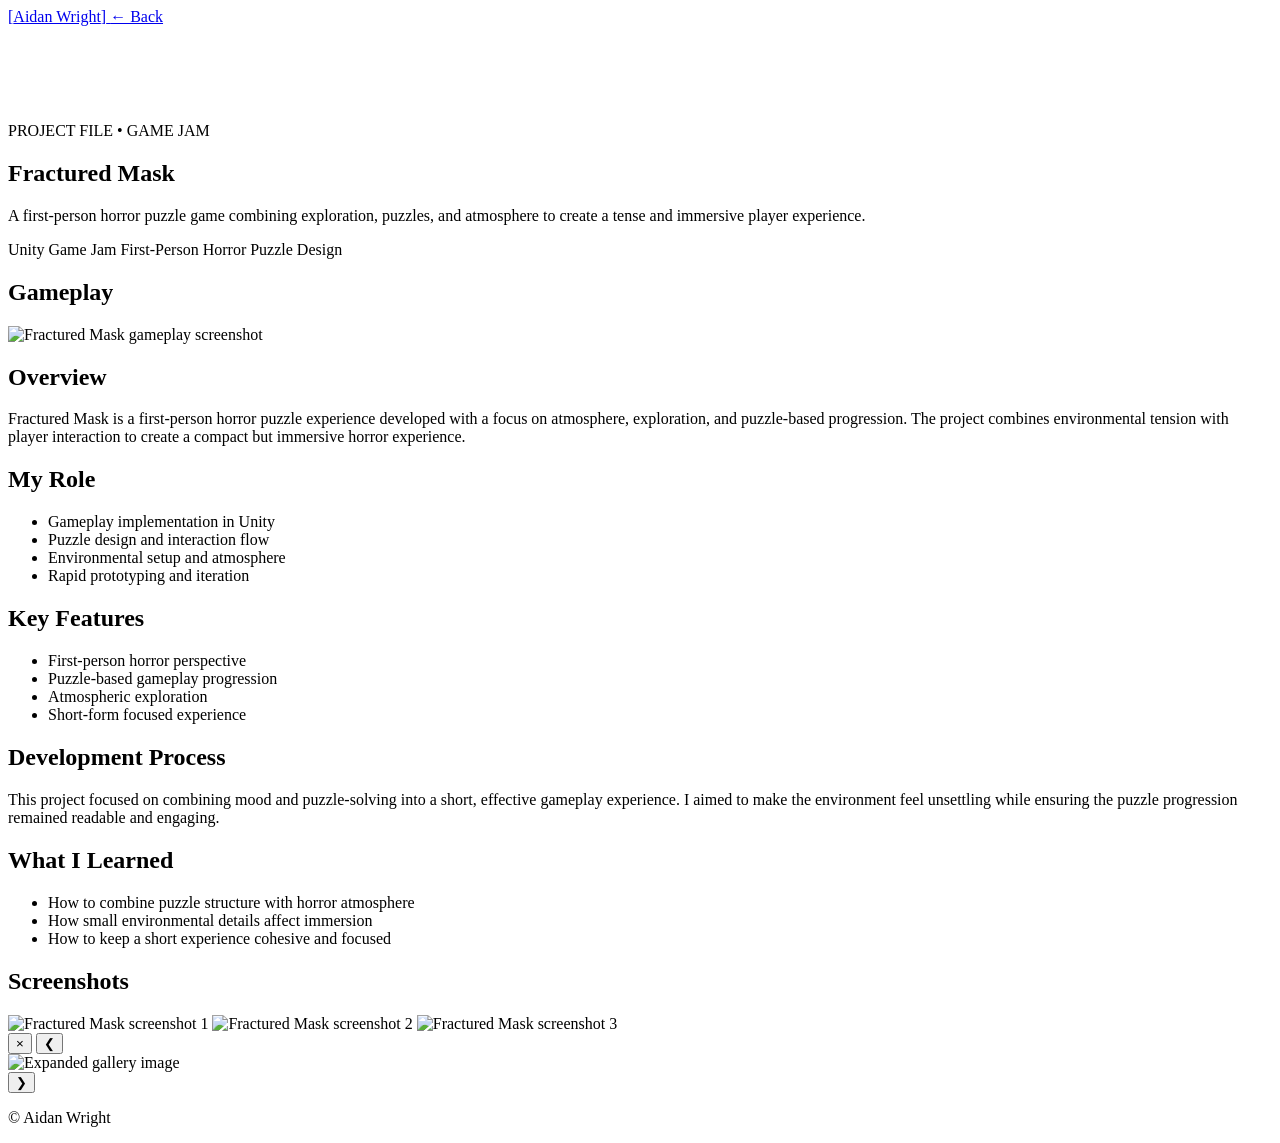
==== FracturedMask.html @ a5ffd985 "Add files via upload" ====
<!DOCTYPE html>
<html lang="en">
<head>
  <meta charset="UTF-8" />
  <meta name="viewport" content="width=device-width, initial-scale=1.0" />
  <title>Fractured Mask | Aidan Wright</title>
  <link rel="stylesheet" href="css/styles.css" />
</head>
<body>

  <div class="bg-grid"></div>
  <div class="bg-glow bg-glow-1"></div>
  <div class="bg-glow bg-glow-2"></div>

  <header class="site-header">
    <div class="container nav">
      <a class="logo" href="index.html">
        <span class="logo-bracket">[</span>Aidan Wright<span class="logo-bracket">]</span>
      </a>
      <a class="btn btn-secondary" href="index.html#projects">← Back</a>
    </div>
  </header>

  <main class="container" style="padding-top: 6rem;">
    <section class="reveal visible">
      <div class="eyebrow">PROJECT FILE • GAME JAM</div>
      <h1>Fractured Mask</h1>

      <p>
        A first-person horror puzzle game combining exploration, puzzles, and atmosphere
        to create a tense and immersive player experience.
      </p>

      <div class="label-row">
        <span class="tag">Unity</span>
        <span class="tag">Game Jam</span>
        <span class="tag">First-Person Horror</span>
        <span class="tag">Puzzle Design</span>
      </div>
    </section>

    <section class="reveal">
      <h2>Gameplay</h2>
      <div class="media-container">
        <div class="highlight-image">
          <img src="images/Screenshot 2026-04-20 111615.png" alt="Fractured Mask gameplay screenshot">
        </div>
      </div>
    </section>

    <section class="reveal">
      <h2>Overview</h2>
      <p>
        Fractured Mask is a first-person horror puzzle experience developed with a focus on
        atmosphere, exploration, and puzzle-based progression. The project combines environmental
        tension with player interaction to create a compact but immersive horror experience.
      </p>
    </section>

    <section class="reveal">
      <h2>My Role</h2>
      <ul>
        <li>Gameplay implementation in Unity</li>
        <li>Puzzle design and interaction flow</li>
        <li>Environmental setup and atmosphere</li>
        <li>Rapid prototyping and iteration</li>
      </ul>
    </section>

    <section class="reveal">
      <h2>Key Features</h2>
      <ul>
        <li>First-person horror perspective</li>
        <li>Puzzle-based gameplay progression</li>
        <li>Atmospheric exploration</li>
        <li>Short-form focused experience</li>
      </ul>
    </section>

    <section class="reveal">
      <h2>Development Process</h2>
      <p>
        This project focused on combining mood and puzzle-solving into a short,
        effective gameplay experience. I aimed to make the environment feel unsettling
        while ensuring the puzzle progression remained readable and engaging.
      </p>
    </section>

    <section class="reveal">
      <h2>What I Learned</h2>
      <ul>
        <li>How to combine puzzle structure with horror atmosphere</li>
        <li>How small environmental details affect immersion</li>
        <li>How to keep a short experience cohesive and focused</li>
      </ul>
    </section>

    <section class="reveal">
      <h2>Screenshots</h2>
      <div class="media-container">
        <div class="project-gallery">
          <img src="images/Screenshot 2026-04-20 111615.png" alt="Fractured Mask screenshot 1" class="gallery-img">
          <img src="images/Screenshot 2026-04-20 111633.png" alt="Fractured Mask screenshot 2" class="gallery-img">
          <img src="images/Screenshot 2026-04-20 111651.png" alt="Fractured Mask screenshot 3" class="gallery-img">
        
        </div>
      </div>
    </section>

    
  </main>

  <div id="lightbox" class="lightbox">
    <button class="lightbox-close" id="lightboxClose" aria-label="Close gallery">&times;</button>
    <button class="lightbox-arrow lightbox-prev" id="prev" aria-label="Previous image">&#10094;</button>
    <div class="lightbox-stage">
      <img class="lightbox-content" id="lightbox-img" alt="Expanded gallery image">
    </div>
    <button class="lightbox-arrow lightbox-next" id="next" aria-label="Next image">&#10095;</button>
  </div>

  <footer class="footer">
    <p>© Aidan Wright</p>
  </footer>

  <script src="js/script.js"></script>
</body>
</html>
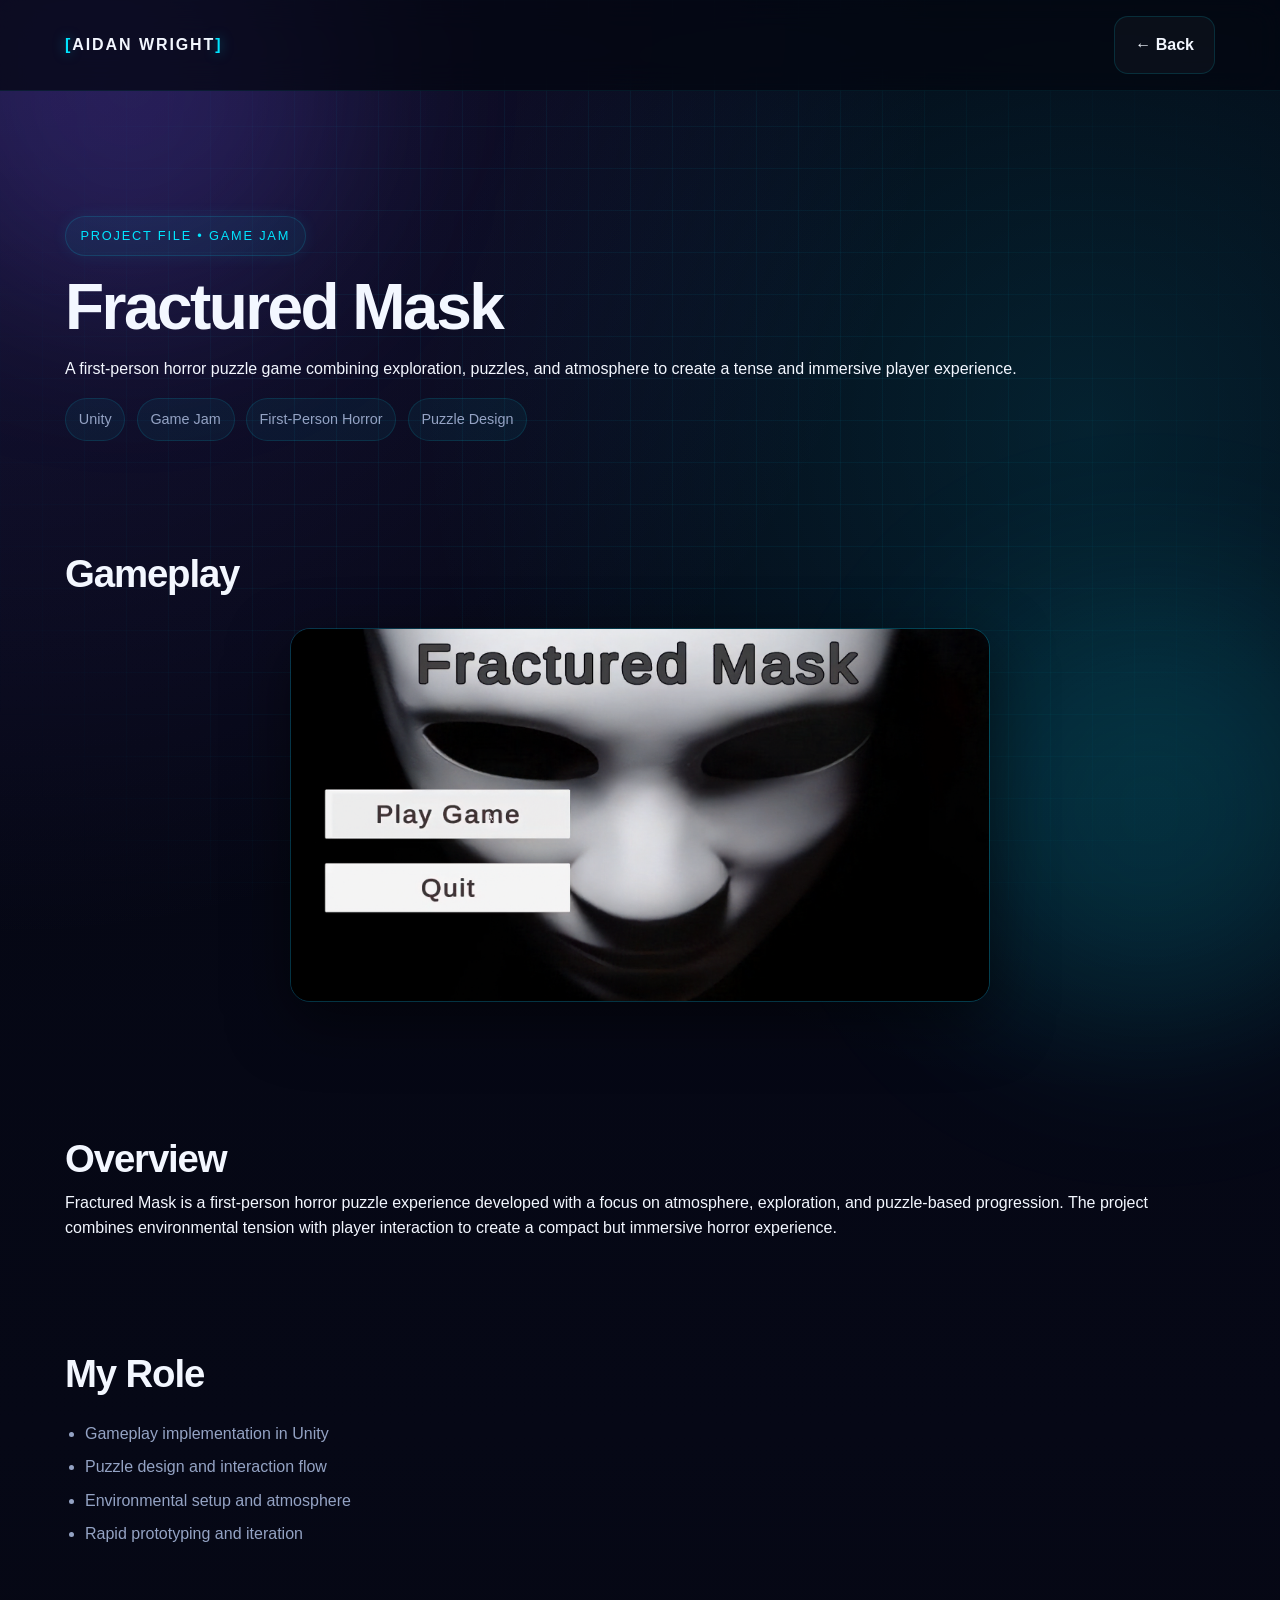
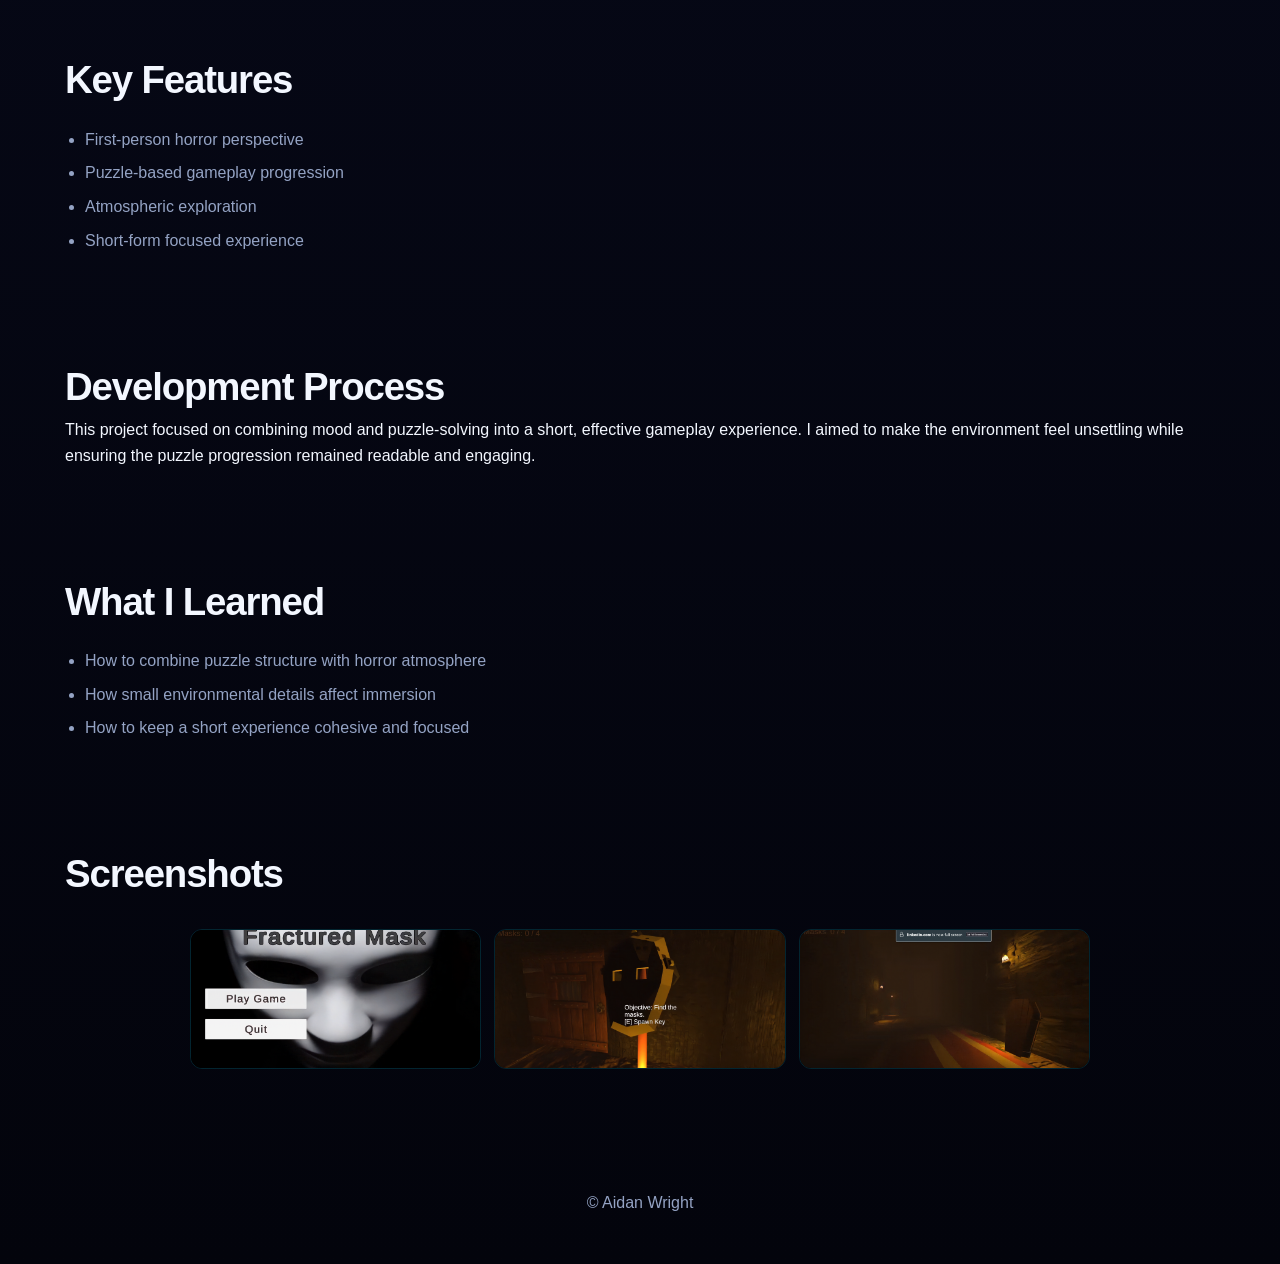
==== commit d2e7fe8b: "." ====
--- a/FracturedMask.html
+++ b/FracturedMask.html
@@ -1,128 +1,128 @@
-<!DOCTYPE html>
-<html lang="en">
-<head>
-  <meta charset="UTF-8" />
-  <meta name="viewport" content="width=device-width, initial-scale=1.0" />
-  <title>Fractured Mask | Aidan Wright</title>
-  <link rel="stylesheet" href="css/styles.css" />
-</head>
-<body>
-
-  <div class="bg-grid"></div>
-  <div class="bg-glow bg-glow-1"></div>
-  <div class="bg-glow bg-glow-2"></div>
-
-  <header class="site-header">
-    <div class="container nav">
-      <a class="logo" href="index.html">
-        <span class="logo-bracket">[</span>Aidan Wright<span class="logo-bracket">]</span>
-      </a>
-      <a class="btn btn-secondary" href="index.html#projects">← Back</a>
-    </div>
-  </header>
-
-  <main class="container" style="padding-top: 6rem;">
-    <section class="reveal visible">
-      <div class="eyebrow">PROJECT FILE • GAME JAM</div>
-      <h1>Fractured Mask</h1>
-
-      <p>
-        A first-person horror puzzle game combining exploration, puzzles, and atmosphere
-        to create a tense and immersive player experience.
-      </p>
-
-      <div class="label-row">
-        <span class="tag">Unity</span>
-        <span class="tag">Game Jam</span>
-        <span class="tag">First-Person Horror</span>
-        <span class="tag">Puzzle Design</span>
-      </div>
-    </section>
-
-    <section class="reveal">
-      <h2>Gameplay</h2>
-      <div class="media-container">
-        <div class="highlight-image">
-          <img src="images/Screenshot 2026-04-20 111615.png" alt="Fractured Mask gameplay screenshot">
-        </div>
-      </div>
-    </section>
-
-    <section class="reveal">
-      <h2>Overview</h2>
-      <p>
-        Fractured Mask is a first-person horror puzzle experience developed with a focus on
-        atmosphere, exploration, and puzzle-based progression. The project combines environmental
-        tension with player interaction to create a compact but immersive horror experience.
-      </p>
-    </section>
-
-    <section class="reveal">
-      <h2>My Role</h2>
-      <ul>
-        <li>Gameplay implementation in Unity</li>
-        <li>Puzzle design and interaction flow</li>
-        <li>Environmental setup and atmosphere</li>
-        <li>Rapid prototyping and iteration</li>
-      </ul>
-    </section>
-
-    <section class="reveal">
-      <h2>Key Features</h2>
-      <ul>
-        <li>First-person horror perspective</li>
-        <li>Puzzle-based gameplay progression</li>
-        <li>Atmospheric exploration</li>
-        <li>Short-form focused experience</li>
-      </ul>
-    </section>
-
-    <section class="reveal">
-      <h2>Development Process</h2>
-      <p>
-        This project focused on combining mood and puzzle-solving into a short,
-        effective gameplay experience. I aimed to make the environment feel unsettling
-        while ensuring the puzzle progression remained readable and engaging.
-      </p>
-    </section>
-
-    <section class="reveal">
-      <h2>What I Learned</h2>
-      <ul>
-        <li>How to combine puzzle structure with horror atmosphere</li>
-        <li>How small environmental details affect immersion</li>
-        <li>How to keep a short experience cohesive and focused</li>
-      </ul>
-    </section>
-
-    <section class="reveal">
-      <h2>Screenshots</h2>
-      <div class="media-container">
-        <div class="project-gallery">
-          <img src="images/Screenshot 2026-04-20 111615.png" alt="Fractured Mask screenshot 1" class="gallery-img">
-          <img src="images/Screenshot 2026-04-20 111633.png" alt="Fractured Mask screenshot 2" class="gallery-img">
-          <img src="images/Screenshot 2026-04-20 111651.png" alt="Fractured Mask screenshot 3" class="gallery-img">
-        
-        </div>
-      </div>
-    </section>
-
-    
-  </main>
-
-  <div id="lightbox" class="lightbox">
-    <button class="lightbox-close" id="lightboxClose" aria-label="Close gallery">&times;</button>
-    <button class="lightbox-arrow lightbox-prev" id="prev" aria-label="Previous image">&#10094;</button>
-    <div class="lightbox-stage">
-      <img class="lightbox-content" id="lightbox-img" alt="Expanded gallery image">
-    </div>
-    <button class="lightbox-arrow lightbox-next" id="next" aria-label="Next image">&#10095;</button>
-  </div>
-
-  <footer class="footer">
-    <p>© Aidan Wright</p>
-  </footer>
-
-  <script src="js/script.js"></script>
-</body>
+<!DOCTYPE html>
+<html lang="en">
+<head>
+  <meta charset="UTF-8" />
+  <meta name="viewport" content="width=device-width, initial-scale=1.0" />
+  <title>Fractured Mask | Aidan Wright</title>
+  <link rel="stylesheet" href="css/styles.css" />
+</head>
+<body>
+
+  <div class="bg-grid"></div>
+  <div class="bg-glow bg-glow-1"></div>
+  <div class="bg-glow bg-glow-2"></div>
+
+  <header class="site-header">
+    <div class="container nav">
+      <a class="logo" href="index.html">
+        <span class="logo-bracket">[</span>Aidan Wright<span class="logo-bracket">]</span>
+      </a>
+      <a class="btn btn-secondary" href="index.html#projects">← Back</a>
+    </div>
+  </header>
+
+  <main class="container" style="padding-top: 6rem;">
+    <section class="reveal visible">
+      <div class="eyebrow">PROJECT FILE • GAME JAM</div>
+      <h1>Fractured Mask</h1>
+
+      <p>
+        A first-person horror puzzle game combining exploration, puzzles, and atmosphere
+        to create a tense and immersive player experience.
+      </p>
+
+      <div class="label-row">
+        <span class="tag">Unity</span>
+        <span class="tag">Game Jam</span>
+        <span class="tag">First-Person Horror</span>
+        <span class="tag">Puzzle Design</span>
+      </div>
+    </section>
+
+    <section class="reveal">
+      <h2>Gameplay</h2>
+      <div class="media-container">
+        <div class="highlight-image">
+          <img src="images/Screenshot 2026-04-20 111615.png" alt="Fractured Mask gameplay screenshot">
+        </div>
+      </div>
+    </section>
+
+    <section class="reveal">
+      <h2>Overview</h2>
+      <p>
+        Fractured Mask is a first-person horror puzzle experience developed with a focus on
+        atmosphere, exploration, and puzzle-based progression. The project combines environmental
+        tension with player interaction to create a compact but immersive horror experience.
+      </p>
+    </section>
+
+    <section class="reveal">
+      <h2>My Role</h2>
+      <ul>
+        <li>Gameplay implementation in Unity</li>
+        <li>Puzzle design and interaction flow</li>
+        <li>Environmental setup and atmosphere</li>
+        <li>Rapid prototyping and iteration</li>
+      </ul>
+    </section>
+
+    <section class="reveal">
+      <h2>Key Features</h2>
+      <ul>
+        <li>First-person horror perspective</li>
+        <li>Puzzle-based gameplay progression</li>
+        <li>Atmospheric exploration</li>
+        <li>Short-form focused experience</li>
+      </ul>
+    </section>
+
+    <section class="reveal">
+      <h2>Development Process</h2>
+      <p>
+        This project focused on combining mood and puzzle-solving into a short,
+        effective gameplay experience. I aimed to make the environment feel unsettling
+        while ensuring the puzzle progression remained readable and engaging.
+      </p>
+    </section>
+
+    <section class="reveal">
+      <h2>What I Learned</h2>
+      <ul>
+        <li>How to combine puzzle structure with horror atmosphere</li>
+        <li>How small environmental details affect immersion</li>
+        <li>How to keep a short experience cohesive and focused</li>
+      </ul>
+    </section>
+
+    <section class="reveal">
+      <h2>Screenshots</h2>
+      <div class="media-container">
+        <div class="project-gallery">
+          <img src="images/Screenshot 2026-04-20 111615.png" alt="Fractured Mask screenshot 1" class="gallery-img">
+          <img src="images/Screenshot 2026-04-20 111633.png" alt="Fractured Mask screenshot 2" class="gallery-img">
+          <img src="images/Screenshot 2026-04-20 111651.png" alt="Fractured Mask screenshot 3" class="gallery-img">
+        
+        </div>
+      </div>
+    </section>
+
+    
+  </main>
+
+  <div id="lightbox" class="lightbox">
+    <button class="lightbox-close" id="lightboxClose" aria-label="Close gallery">&times;</button>
+    <button class="lightbox-arrow lightbox-prev" id="prev" aria-label="Previous image">&#10094;</button>
+    <div class="lightbox-stage">
+      <img class="lightbox-content" id="lightbox-img" alt="Expanded gallery image">
+    </div>
+    <button class="lightbox-arrow lightbox-next" id="next" aria-label="Next image">&#10095;</button>
+  </div>
+
+  <footer class="footer">
+    <p>© Aidan Wright</p>
+  </footer>
+
+  <script src="js/script.js"></script>
+</body>
 </html>
--- a/css/styles.css
+++ b/css/styles.css
@@ -0,0 +1,974 @@
+:root {
+  --bg: #060816;
+  --bg-2: #0a1020;
+  --panel: rgba(10, 16, 32, 0.75);
+  --panel-strong: rgba(14, 20, 40, 0.92);
+  --text: #f3f7ff;
+  --muted: #94a3c4;
+  --accent: #7a5cff;
+  --accent-2: #00e5ff;
+  --accent-3: #1e90ff;
+  --border: rgba(0, 229, 255, 0.14);
+  --border-strong: rgba(122, 92, 255, 0.28);
+  --shadow: 0 20px 50px rgba(0, 0, 0, 0.45);
+  --glow: 0 0 20px rgba(0, 229, 255, 0.18);
+  --radius: 20px;
+  --max-width: 1150px;
+}
+
+* {
+  box-sizing: border-box;
+  margin: 0;
+  padding: 0;
+}
+
+html {
+  scroll-behavior: smooth;
+}
+
+body {
+  font-family: Inter, Arial, Helvetica, sans-serif;
+  background:
+    radial-gradient(circle at top left, rgba(122, 92, 255, 0.18), transparent 30%),
+    radial-gradient(circle at 85% 15%, rgba(0, 229, 255, 0.12), transparent 25%),
+    linear-gradient(180deg, #040612 0%, #060816 50%, #03040c 100%);
+  color: var(--text);
+  min-height: 100vh;
+  line-height: 1.6;
+  overflow-x: hidden;
+  position: relative;
+}
+
+.bg-grid {
+  position: fixed;
+  inset: 0;
+  pointer-events: none;
+  z-index: 0;
+  background-image:
+    linear-gradient(rgba(0, 229, 255, 0.05) 1px, transparent 1px),
+    linear-gradient(90deg, rgba(0, 229, 255, 0.05) 1px, transparent 1px);
+  background-size: 42px 42px;
+  mask-image: radial-gradient(circle at center, black 45%, transparent 90%);
+}
+
+.bg-glow {
+  position: fixed;
+  width: 420px;
+  height: 420px;
+  border-radius: 50%;
+  filter: blur(90px);
+  pointer-events: none;
+  z-index: 0;
+}
+
+.bg-glow-1 {
+  top: -120px;
+  left: -80px;
+  background: rgba(122, 92, 255, 0.18);
+}
+
+.bg-glow-2 {
+  bottom: -120px;
+  right: -80px;
+  background: rgba(0, 229, 255, 0.14);
+}
+
+a {
+  color: inherit;
+  text-decoration: none;
+}
+
+img {
+  max-width: 100%;
+  display: block;
+}
+
+.container {
+  width: min(calc(100% - 2rem), var(--max-width));
+  margin: 0 auto;
+  position: relative;
+  z-index: 1;
+}
+
+.site-header {
+  position: sticky;
+  top: 0;
+  z-index: 50;
+  backdrop-filter: blur(16px);
+  background: rgba(3, 6, 16, 0.72);
+  border-bottom: 1px solid rgba(0, 229, 255, 0.08);
+}
+
+.nav {
+  display: flex;
+  align-items: center;
+  justify-content: space-between;
+  padding: 1rem 0;
+}
+
+.logo {
+  font-size: 1rem;
+  font-weight: 800;
+  letter-spacing: 0.12em;
+  text-transform: uppercase;
+  color: var(--text);
+}
+
+.logo-bracket {
+  color: var(--accent-2);
+  text-shadow: 0 0 12px rgba(0, 229, 255, 0.5);
+}
+
+.nav-links {
+  display: flex;
+  gap: 1rem;
+  list-style: none;
+  align-items: center;
+}
+
+.nav-links a {
+  padding: 0.6rem 0.95rem;
+  border-radius: 999px;
+  color: var(--muted);
+  border: 1px solid transparent;
+  transition: 0.25s ease;
+  font-size: 0.95rem;
+}
+
+.nav-links a:hover,
+.nav-links a.active {
+  color: var(--text);
+  border-color: rgba(0, 229, 255, 0.18);
+  background: rgba(0, 229, 255, 0.06);
+  box-shadow: var(--glow);
+}
+
+.menu-btn {
+  display: none;
+  background: rgba(255, 255, 255, 0.03);
+  border: 1px solid var(--border);
+  color: var(--text);
+  padding: 0.7rem 0.95rem;
+  border-radius: 12px;
+  cursor: pointer;
+}
+
+.hero {
+  padding: 7rem 0 4rem;
+}
+
+.hero-grid {
+  display: grid;
+  grid-template-columns: 1.15fr 0.85fr;
+  gap: 2rem;
+  align-items: center;
+}
+
+.eyebrow {
+  display: inline-flex;
+  align-items: center;
+  padding: 0.55rem 0.9rem;
+  border-radius: 999px;
+  background: rgba(0, 229, 255, 0.06);
+  border: 1px solid rgba(0, 229, 255, 0.14);
+  color: var(--accent-2);
+  font-size: 0.8rem;
+  letter-spacing: 0.14em;
+  text-transform: uppercase;
+  margin-bottom: 1.2rem;
+  box-shadow: 0 0 16px rgba(0, 229, 255, 0.08);
+}
+
+h1 {
+  font-size: clamp(2.8rem, 5vw, 5.2rem);
+  line-height: 1.02;
+  letter-spacing: -0.04em;
+  margin-bottom: 1rem;
+}
+
+h2 {
+  font-size: clamp(1.8rem, 3vw, 2.7rem);
+  letter-spacing: -0.03em;
+}
+
+h3 {
+  letter-spacing: -0.02em;
+}
+
+.accent {
+  background: linear-gradient(90deg, var(--accent-2), var(--accent), var(--accent-3));
+  -webkit-background-clip: text;
+  -webkit-text-fill-color: transparent;
+  background-clip: text;
+  color: transparent;
+}
+
+.hero p,
+.section-heading p,
+.skill-card p,
+.project-card p,
+.timeline-card p,
+.contact-card p,
+.about-copy p {
+  color: var(--muted);
+}
+
+.hero p {
+  max-width: 62ch;
+  font-size: 1.05rem;
+  margin-bottom: 1.6rem;
+}
+
+.cta-row {
+  display: flex;
+  flex-wrap: wrap;
+  gap: 1rem;
+  margin-bottom: 1.5rem;
+}
+
+.btn {
+  border: none;
+  cursor: pointer;
+  padding: 0.95rem 1.25rem;
+  border-radius: 14px;
+  font-weight: 700;
+  transition: transform 0.2s ease, box-shadow 0.2s ease, border-color 0.2s ease;
+  display: inline-flex;
+  align-items: center;
+  justify-content: center;
+}
+
+.btn:hover {
+  transform: translateY(-2px);
+}
+
+.btn-primary {
+  background: linear-gradient(135deg, var(--accent-2), var(--accent));
+  color: white;
+  box-shadow: 0 10px 35px rgba(0, 229, 255, 0.16);
+}
+
+.btn-secondary {
+  background: rgba(255, 255, 255, 0.03);
+  color: var(--text);
+  border: 1px solid rgba(0, 229, 255, 0.14);
+}
+
+.hero-stats {
+  display: flex;
+  flex-wrap: wrap;
+  gap: 0.9rem;
+  margin-top: 1.5rem;
+}
+
+.stat-chip {
+  padding: 0.9rem 1rem;
+  border-radius: 16px;
+  background: rgba(0, 229, 255, 0.04);
+  border: 1px solid rgba(0, 229, 255, 0.12);
+  min-width: 120px;
+  backdrop-filter: blur(12px);
+}
+
+.stat-chip strong {
+  display: block;
+  font-size: 1.12rem;
+  margin-bottom: 0.1rem;
+}
+
+.hero-card,
+.mini-panel,
+.project-card,
+.skill-card,
+.timeline-card,
+.contact-card {
+  background: linear-gradient(180deg, rgba(10, 16, 32, 0.82), rgba(6, 10, 22, 0.92));
+  border: 1px solid var(--border);
+  border-radius: var(--radius);
+  box-shadow: var(--shadow);
+  backdrop-filter: blur(14px);
+  position: relative;
+  overflow: hidden;
+}
+
+.hero-card::before,
+.mini-panel::before,
+.project-card::before,
+.skill-card::before,
+.timeline-card::before,
+.contact-card::before {
+  content: "";
+  position: absolute;
+  inset: 0;
+  background: linear-gradient(
+    135deg,
+    rgba(0, 229, 255, 0.06),
+    transparent 30%,
+    transparent 70%,
+    rgba(122, 92, 255, 0.05)
+  );
+  pointer-events: none;
+}
+
+.hero-card {
+  padding: 1.2rem;
+  border-color: var(--border-strong);
+}
+
+.screen {
+  border-radius: 18px;
+  overflow: hidden;
+  border: 1px solid rgba(0, 229, 255, 0.14);
+  background: #060916;
+}
+
+.screen-top {
+  display: flex;
+  gap: 0.45rem;
+  padding: 0.8rem 1rem;
+  background: rgba(0, 229, 255, 0.05);
+  border-bottom: 1px solid rgba(0, 229, 255, 0.08);
+}
+
+.screen-top span {
+  width: 10px;
+  height: 10px;
+  border-radius: 50%;
+  background: rgba(0, 229, 255, 0.35);
+}
+
+.screen-body {
+  padding: 1.2rem;
+  display: grid;
+  gap: 1rem;
+}
+
+.mini-panel {
+  padding: 1rem;
+}
+
+.mini-panel small {
+  display: block;
+  margin-bottom: 0.35rem;
+  font-size: 0.72rem;
+  text-transform: uppercase;
+  letter-spacing: 0.12em;
+  color: var(--accent-2);
+}
+
+.mini-panel strong {
+  font-size: 1.05rem;
+}
+
+.tech-panel {
+  border-left: 3px solid var(--accent-2);
+}
+
+section {
+  padding: 1.8rem 0 4.6rem;
+  position: relative;
+  z-index: 1;
+}
+
+.section-heading {
+  display: flex;
+  justify-content: space-between;
+  align-items: end;
+  gap: 1rem;
+  margin-bottom: 1.4rem;
+}
+
+.section-heading p {
+  max-width: 58ch;
+}
+
+.about-grid,
+.skills-grid,
+.projects-grid,
+.contact-grid {
+  display: grid;
+  gap: 1.2rem;
+}
+
+.about-grid,
+.contact-grid {
+  grid-template-columns: 1.05fr 0.95fr;
+}
+
+.panel-content {
+  padding: 1.4rem;
+}
+
+.about-copy p + p {
+  margin-top: 0.9rem;
+}
+
+.label-row {
+  display: flex;
+  flex-wrap: wrap;
+  gap: 0.7rem;
+  margin-top: 1rem;
+}
+
+.tag {
+  padding: 0.55rem 0.8rem;
+  border-radius: 999px;
+  background: rgba(0, 229, 255, 0.05);
+  border: 1px solid rgba(0, 229, 255, 0.12);
+  color: var(--muted);
+  font-size: 0.9rem;
+}
+
+.skills-grid,
+.projects-grid,
+.timeline {
+  display: grid;
+  gap: 1.2rem;
+}
+
+.skills-grid {
+  grid-template-columns: repeat(3, 1fr);
+}
+
+.skill-card,
+.timeline-card,
+.contact-card {
+  padding: 1.3rem;
+  transition: transform 0.25s ease, border-color 0.25s ease, box-shadow 0.25s ease;
+}
+
+.skill-card:hover,
+.project-card:hover,
+.timeline-card:hover,
+.contact-card:hover {
+  transform: translateY(-4px);
+  border-color: rgba(0, 229, 255, 0.26);
+  box-shadow: 0 20px 50px rgba(0, 0, 0, 0.45), 0 0 24px rgba(0, 229, 255, 0.08);
+}
+
+.projects-toolbar {
+  display: flex;
+  flex-wrap: wrap;
+  gap: 0.8rem;
+  margin-bottom: 1.2rem;
+}
+
+.filter-btn {
+  background: rgba(255, 255, 255, 0.03);
+  color: var(--muted);
+  border: 1px solid rgba(0, 229, 255, 0.12);
+  padding: 0.75rem 1rem;
+  border-radius: 999px;
+  cursor: pointer;
+  transition: 0.2s ease;
+  font-weight: 600;
+}
+
+.filter-btn:hover,
+.filter-btn.active {
+  color: var(--text);
+  border-color: rgba(0, 229, 255, 0.24);
+  background: rgba(0, 229, 255, 0.08);
+  box-shadow: var(--glow);
+}
+
+.projects-grid {
+  grid-template-columns: repeat(3, 1fr);
+}
+
+.project-card {
+  display: flex;
+  flex-direction: column;
+  min-height: 100%;
+}
+
+.project-visual {
+  aspect-ratio: 16 / 10;
+  position: relative;
+  overflow: hidden;
+  background:
+    linear-gradient(135deg, rgba(0, 229, 255, 0.14), rgba(122, 92, 255, 0.18)),
+    radial-gradient(circle at top left, rgba(255, 255, 255, 0.08), transparent 30%),
+    #070c18;
+  border-bottom: 1px solid rgba(0, 229, 255, 0.08);
+}
+
+.project-visual::before {
+  content: attr(data-label);
+  position: absolute;
+  left: 1rem;
+  bottom: 1rem;
+  padding: 0.45rem 0.75rem;
+  border-radius: 999px;
+  background: rgba(3, 6, 16, 0.8);
+  border: 1px solid rgba(0, 229, 255, 0.16);
+  color: var(--accent-2);
+  font-size: 0.76rem;
+  text-transform: uppercase;
+  letter-spacing: 0.1em;
+  z-index: 2;
+}
+
+.project-visual::after {
+  content: "";
+  position: absolute;
+  inset: 12% 10%;
+  border: 1px solid rgba(0, 229, 255, 0.1);
+  border-radius: 20px;
+  background:
+    linear-gradient(rgba(0, 229, 255, 0.05) 1px, transparent 1px),
+    linear-gradient(90deg, rgba(0, 229, 255, 0.05) 1px, transparent 1px);
+  background-size: 22px 22px;
+}
+
+.project-visual img {
+  width: 100%;
+  height: 100%;
+  object-fit: cover;
+  display: block;
+  transition: transform 0.4s ease;
+}
+
+.project-card:hover .project-visual img {
+  transform: scale(1.05);
+}
+
+.project-body {
+  padding: 1.25rem;
+  display: flex;
+  flex-direction: column;
+  gap: 0.9rem;
+  flex: 1;
+}
+
+.meta {
+  display: flex;
+  gap: 0.6rem;
+  flex-wrap: wrap;
+}
+
+.meta span {
+  font-size: 0.8rem;
+  color: var(--muted);
+  border: 1px solid rgba(0, 229, 255, 0.12);
+  padding: 0.4rem 0.7rem;
+  border-radius: 999px;
+  background: rgba(255, 255, 255, 0.02);
+}
+
+.project-links {
+  display: flex;
+  gap: 0.8rem;
+  flex-wrap: wrap;
+  margin-top: auto;
+}
+
+.text-link {
+  font-weight: 700;
+  color: var(--accent-2);
+}
+
+.timeline {
+  grid-template-columns: repeat(3, 1fr);
+}
+
+.timeline-card .year {
+  display: inline-block;
+  margin-bottom: 0.8rem;
+  padding: 0.35rem 0.65rem;
+  border-radius: 999px;
+  font-size: 0.78rem;
+  color: var(--accent-2);
+  background: rgba(0, 229, 255, 0.08);
+  border: 1px solid rgba(0, 229, 255, 0.14);
+}
+
+.contact-card {
+  padding: 1.4rem;
+}
+
+.contact-list {
+  list-style: none;
+  display: grid;
+  gap: 0.8rem;
+  margin-top: 1rem;
+}
+
+.contact-list a {
+  color: var(--accent-2);
+}
+
+.footer {
+  padding: 1.5rem 0 3rem;
+  color: var(--muted);
+  text-align: center;
+  position: relative;
+  z-index: 1;
+}
+
+.reveal {
+  opacity: 0;
+  transform: translateY(24px);
+  transition: 0.7s ease;
+}
+
+.reveal.visible {
+  opacity: 1;
+  transform: translateY(0);
+}
+
+/* Highlight section */
+.highlight-image {
+   margin: 1.5rem auto;
+  max-width: 700px;
+  border-radius: 20px;
+  overflow: hidden;
+  border: 1px solid rgba(0, 229, 255, 0.2);
+  box-shadow: 0 20px 60px rgba(0, 0, 0, 0.5);
+}
+
+.highlight-image img {
+  width: 100%;
+  height: auto;
+  display: block;
+}
+
+.highlight-image video {
+  width: 100%;
+  display: block;
+  border-radius: 16px;
+}
+
+.image-caption {
+  text-align: center;
+  margin-top: 0.5rem;
+  color: var(--muted);
+  font-size: 0.9rem;
+}
+
+.small-highlight {
+  max-width: 500px;
+}
+
+/* Project page media */
+.media-container {
+  max-width: 900px;
+  margin: 1.5rem auto;
+  animation: fadeInUp 0.6s ease;
+}
+
+.media-container video {
+  width: 100%;
+  display: block;
+  border-radius: 16px;
+  box-shadow: 0 20px 60px rgba(0, 0, 0, 0.5);
+  border: 1px solid rgba(0, 229, 255, 0.14);
+}
+
+.project-gallery {
+  display: grid;
+  grid-template-columns: repeat(auto-fit, minmax(180px, 1fr));
+  gap: 0.8rem;
+}
+
+.project-gallery img {
+  width: 100%;
+  height: 140px;
+  object-fit: cover;
+  border-radius: 12px;
+  display: block;
+  border: 1px solid rgba(0, 229, 255, 0.14);
+  cursor: pointer;
+  transition: transform 0.35s ease, box-shadow 0.35s ease, opacity 0.35s ease;
+}
+
+.project-gallery img:hover {
+  transform: scale(1.05);
+  box-shadow: 0 10px 30px rgba(0, 229, 255, 0.2);
+  opacity: 0.95;
+}
+
+main ul {
+  margin-top: 1rem;
+  padding-left: 1.25rem;
+  color: var(--muted);
+}
+
+main ul li + li {
+  margin-top: 0.5rem;
+}
+
+/* Lightbox */
+.lightbox {
+  position: fixed;
+  inset: 0;
+  background: rgba(2, 4, 10, 0.94);
+  display: flex;
+  align-items: center;
+  justify-content: center;
+  opacity: 0;
+  visibility: hidden;
+  pointer-events: none;
+  transition: opacity 0.35s ease, visibility 0.35s ease;
+  z-index: 9999;
+}
+
+.lightbox.show {
+  opacity: 1;
+  visibility: visible;
+  pointer-events: auto;
+}
+
+.lightbox-stage {
+  width: min(92vw, 1200px);
+  height: min(82vh, 800px);
+  display: flex;
+  align-items: center;
+  justify-content: center;
+  overflow: hidden;
+}
+
+.lightbox-content {
+  max-width: 100%;
+  max-height: 100%;
+  border-radius: 18px;
+  border: 1px solid rgba(0, 229, 255, 0.18);
+  box-shadow: 0 24px 70px rgba(0, 0, 0, 0.55);
+  opacity: 0;
+  transform: scale(0.96);
+  transition: opacity 0.3s ease, transform 0.3s ease;
+}
+
+.lightbox-content.is-visible {
+  opacity: 1;
+  transform: scale(1);
+}
+
+.lightbox-close,
+.lightbox-arrow {
+  position: absolute;
+  background: rgba(10, 16, 32, 0.78);
+  color: var(--text);
+  border: 1px solid rgba(0, 229, 255, 0.16);
+  border-radius: 14px;
+  cursor: pointer;
+  backdrop-filter: blur(10px);
+  transition: transform 0.2s ease, background 0.2s ease, box-shadow 0.2s ease;
+}
+
+.lightbox-close:hover,
+.lightbox-arrow:hover {
+  transform: translateY(-2px);
+  background: rgba(15, 24, 46, 0.92);
+  box-shadow: 0 0 18px rgba(0, 229, 255, 0.14);
+}
+
+.lightbox-close {
+  top: 24px;
+  right: 24px;
+  width: 48px;
+  height: 48px;
+  font-size: 1.8rem;
+  line-height: 1;
+}
+
+.lightbox-arrow {
+  top: 50%;
+  transform: translateY(-50%);
+  width: 52px;
+  height: 52px;
+  font-size: 1.8rem;
+  line-height: 1;
+}
+
+.lightbox-prev {
+  left: 24px;
+}
+
+.lightbox-next {
+  right: 24px;
+}
+
+.lightbox-prev:hover,
+.lightbox-next:hover {
+  transform: translateY(calc(-50% - 2px));
+}
+
+@keyframes fadeInUp {
+  from {
+    opacity: 0;
+    transform: translateY(20px);
+  }
+  to {
+    opacity: 1;
+    transform: translateY(0);
+  }
+}
+
+@media (max-width: 980px) {
+  .hero-grid,
+  .about-grid,
+  .contact-grid,
+  .skills-grid,
+  .projects-grid,
+  .timeline {
+    grid-template-columns: 1fr;
+  }
+
+  .hero {
+    padding-top: 5.5rem;
+  }
+}
+
+@media (max-width: 760px) {
+  .menu-btn {
+    display: inline-flex;
+  }
+
+  .nav-links {
+    position: absolute;
+    top: calc(100% + 0.8rem);
+    right: 1rem;
+    flex-direction: column;
+    align-items: stretch;
+    min-width: 220px;
+    background: rgba(6, 10, 22, 0.96);
+    border: 1px solid rgba(0, 229, 255, 0.14);
+    border-radius: 18px;
+    padding: 0.7rem;
+    box-shadow: var(--shadow);
+    opacity: 0;
+    transform: translateY(-10px);
+    pointer-events: none;
+    transition: 0.2s ease;
+  }
+
+  .nav-links.show {
+    opacity: 1;
+    transform: translateY(0);
+    pointer-events: auto;
+  }
+
+  h1 {
+    font-size: clamp(2.3rem, 12vw, 4rem);
+  }
+
+  .section-heading {
+    align-items: start;
+    flex-direction: column;
+  }
+}
+
+@media (max-width: 700px) {
+  .lightbox-arrow {
+    width: 44px;
+    height: 44px;
+    font-size: 1.4rem;
+  }
+
+  .lightbox-prev {
+    left: 12px;
+  }
+
+  .lightbox-next {
+    right: 12px;
+  }
+
+  .lightbox-close {
+    top: 12px;
+    right: 12px;
+  }
+
+  .project-gallery {
+    grid-template-columns: repeat(auto-fit, minmax(140px, 1fr));
+  }
+
+  .project-gallery img {
+    height: 120px;
+  }
+
+  .case-study-page {
+  padding-bottom: 3rem;
+}
+
+.case-hero-grid {
+  display: grid;
+  grid-template-columns: 1.2fr 0.8fr;
+  gap: 1.5rem;
+  align-items: start;
+}
+
+.case-intro {
+  max-width: 60ch;
+  color: var(--muted);
+  font-size: 1.05rem;
+}
+
+.case-summary-card {
+  background: linear-gradient(180deg, rgba(10, 16, 32, 0.82), rgba(6, 10, 22, 0.92));
+  border: 1px solid var(--border);
+  border-radius: var(--radius);
+  box-shadow: var(--shadow);
+  padding: 1.25rem;
+}
+
+.case-summary-card h3 {
+  margin-bottom: 1rem;
+}
+
+.case-summary-list {
+  display: grid;
+  gap: 0.9rem;
+}
+
+.case-summary-item small {
+  display: block;
+  color: var(--accent-2);
+  font-size: 0.75rem;
+  letter-spacing: 0.1em;
+  text-transform: uppercase;
+  margin-bottom: 0.2rem;
+}
+
+.case-summary-item strong {
+  font-size: 1rem;
+}
+
+.case-hero-image img {
+  width: 100%;
+  display: block;
+}
+
+.case-section-card {
+  background: linear-gradient(180deg, rgba(10, 16, 32, 0.82), rgba(6, 10, 22, 0.92));
+  border: 1px solid var(--border);
+  border-radius: var(--radius);
+  box-shadow: var(--shadow);
+  padding: 1.4rem;
+}
+
+.case-section-card p + p {
+  margin-top: 1rem;
+}
+
+.case-grid {
+  display: grid;
+  gap: 1.2rem;
+}
+
+.case-grid.two-column {
+  grid-template-columns: repeat(2, 1fr);
+}
+
+.case-grid.three-column {
+  grid-template-columns: repeat(3, 1fr);
+}
+
+@media (max-width: 980px) {
+  .case-hero-grid,
+  .case-grid.two-column,
+  .case-grid.three-column {
+    grid-template-columns: 1fr;
+  }
+}
+}
